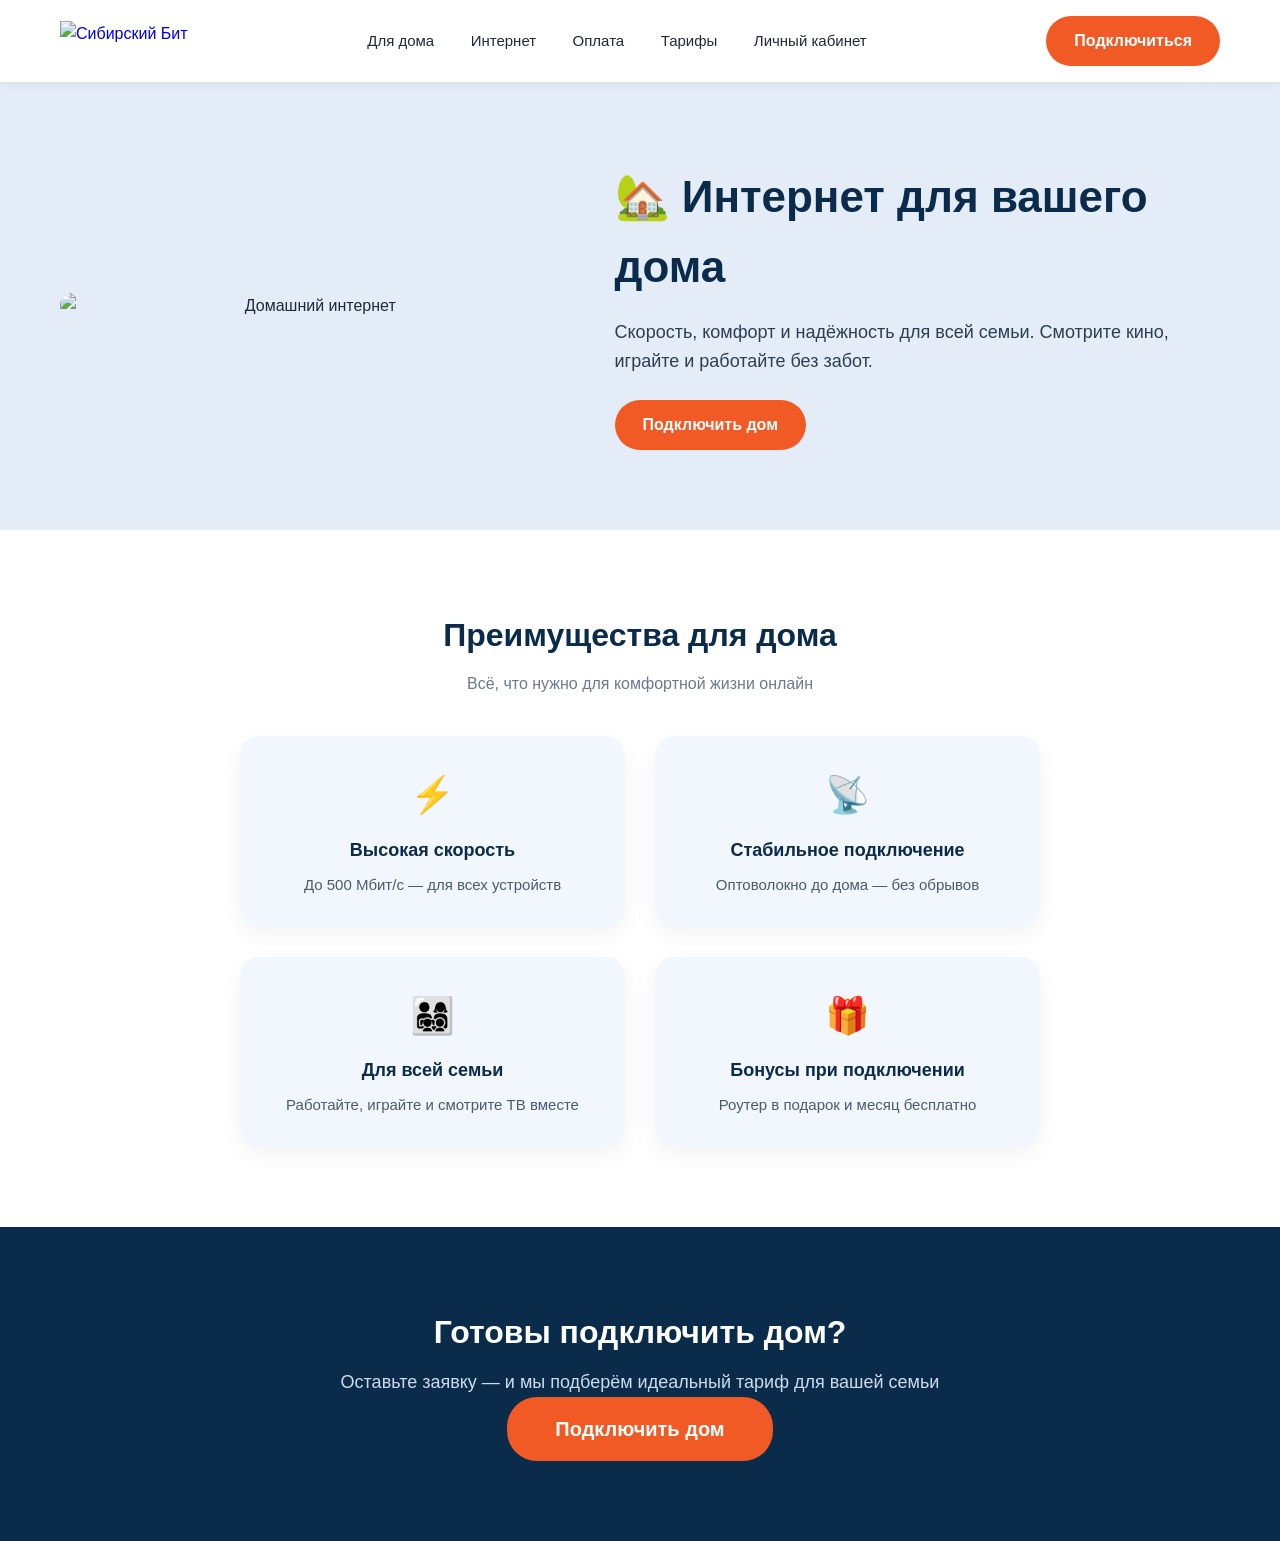
==== dlya_doma.html @ 60842e83 "Сайт для практики. HTML + CSS" ====
<!DOCTYPE html>
<html lang="ru">
<head>
    <meta charset="UTF-8" />
    <meta name="viewport" content="width=device-width, initial-scale=1.0" />
    <title>Для дома — Сибирский Бит</title>
    <link rel="stylesheet" href="bit.css" />
    <style>
        .home-hero {
            background: #e3ecf7;
            padding: 80px 0;
        }
        .home-hero .hero-wrapper {
            display: flex;
            flex-direction: row-reverse;
            align-items: center;
            gap: 50px;
            flex-wrap: wrap;
        }
        .home-hero .hero-text { flex: 1.2; }
        .home-hero .hero-text h1 { font-size: 44px; }
        .home-hero .hero-image { flex: 1; }
        .home-hero .hero-image img {
            width: 100%;
            max-width: 550px;
            border-radius: 24px;
        }

        .home-adv {
            padding: 80px 0;
            background: #fff;
        }
        .home-adv .adv-grid {
            display: grid;
            grid-template-columns: repeat(auto-fit, minmax(280px, 1fr));
            gap: 40px;
        }
        .home-adv .adv-item {
            padding: 40px 28px;
            border-radius: 24px;
            background: #f2f6fd;
            box-shadow: 0 8px 24px rgba(0,0,0,0.05);
        }
        .home-adv .adv-item .icon { font-size: 44px; }
        .home-adv .adv-item h4 { font-size: 20px; }
        .home-adv .adv-item p { font-size: 16px; }

        .home-cta {
            padding: 80px 0;
            background: #0b2b4a;
        }
        .home-cta .btn-primary { font-size: 20px; padding: 16px 48px; }
    </style>
</head>
<body>
    <header>
    <div class="container header-wrapper">
        <div class="logo">
            <a href="glav.html" style="display: inline-block; text-decoration: none;">
                <img src="https://provayder.net/content/img_cache/set_350x110/providers/ed50f04dd88d1cb866942515e35576ca.png" alt="Сибирский Бит" />
            </a>
        </div>
        <nav>
            <a href="dlya_doma.html">Для дома</a>
            <a href="internet.html">Интернет</a>
            <a href="oplata.html">Оплата</a>
            <a href="tarify.html">Тарифы</a>
            <a href="lk.html">Личный кабинет</a>
        </nav>
        <a href="podklyuchenie.html" class="btn-primary">Подключиться</a>
    </div>
</header>

    <section class="home-hero">
        <div class="container hero-wrapper">
            <div class="hero-text">
                <h1>🏡 Интернет для вашего дома</h1>
                <p>Скорость, комфорт и надёжность для всей семьи. Смотрите кино, играйте и работайте без забот.</p>
                <a href="podklyuchenie.html" class="btn-primary">Подключить дом</a>
            </div>
            <div class="hero-image">
                <img src="https://encrypted-tbn0.gstatic.com/images?q=tbn:ANd9GcT3bB_0u6GqDTl2Z8X5hEXQgIpllgzVL1aIosbRM9bw-zE_N_pR90ect2o8&s=10" alt="Домашний интернет" />
            </div>
        </div>
    </section>
    <section class="home-adv">
    <div class="container">
        <h2 style="text-align:center;">Преимущества для дома</h2>
        <p class="subtitle" style="text-align:center;">Всё, что нужно для комфортной жизни онлайн</p>
        <div class="adv-grid" style="display: grid; grid-template-columns: repeat(2, 1fr); gap: 30px; max-width: 800px; margin: 0 auto;">
            <div class="adv-item" style="background:#f2f6fd; padding: 30px 24px; border-radius: 20px; text-align:center;">
                <div class="icon" style="font-size:36px;">⚡</div>
                <h4 style="font-size:18px; margin:8px 0;">Высокая скорость</h4>
                <p style="color:#4a5b6e; font-size:15px;">До 500 Мбит/с — для всех устройств</p>
            </div>
            <div class="adv-item" style="background:#f2f6fd; padding: 30px 24px; border-radius: 20px; text-align:center;">
                <div class="icon" style="font-size:36px;">📡</div>
                <h4 style="font-size:18px; margin:8px 0;">Стабильное подключение</h4>
                <p style="color:#4a5b6e; font-size:15px;">Оптоволокно до дома — без обрывов</p>
            </div>
            <div class="adv-item" style="background:#f2f6fd; padding: 30px 24px; border-radius: 20px; text-align:center;">
                <div class="icon" style="font-size:36px;">👨‍👩‍👧‍👦</div>
                <h4 style="font-size:18px; margin:8px 0;">Для всей семьи</h4>
                <p style="color:#4a5b6e; font-size:15px;">Работайте, играйте и смотрите ТВ вместе</p>
            </div>
            <div class="adv-item" style="background:#f2f6fd; padding: 30px 24px; border-radius: 20px; text-align:center;">
                <div class="icon" style="font-size:36px;">🎁</div>
                <h4 style="font-size:18px; margin:8px 0;">Бонусы при подключении</h4>
                <p style="color:#4a5b6e; font-size:15px;">Роутер в подарок и месяц бесплатно</p>
            </div>
        </div>
    </div>
</section>
    <section class="home-cta">
        <div class="container" style="text-align:center;">
            <h2 style="color:#fff;">Готовы подключить дом?</h2>
            <p style="color:#cddcec; font-size:18px;">Оставьте заявку — и мы подберём идеальный тариф для вашей семьи</p>
            <a href="podklyuchenie.html" class="btn-primary">Подключить дом</a>
        </div>
    </section>
</body>
</html>
---- bit.css ----
* {
    margin: 0;
    padding: 0;
    box-sizing: border-box;
    font-family: 'Segoe UI', Tahoma, Geneva, Verdana, sans-serif;
}

body {
    background: #f9fafc;
    color: #1e2a3a;
    line-height: 1.6;
}

.container {
    max-width: 1200px;
    margin: 0 auto;
    padding: 0 20px;
}

h2 {
    font-size: 32px;
    margin-bottom: 10px;
    text-align: center;
    color: #0b2b4a;
}

.subtitle {
    text-align: center;
    color: #6b7a8f;
    margin-bottom: 40px;
}
.btn-primary {
    background: #f15a24;
    color: #fff;
    padding: 12px 28px;
    border-radius: 30px;
    text-decoration: none;
    font-weight: 600;
    display: inline-block;
    transition: background 0.3s;
    border: none;
    cursor: pointer;
}

.btn-primary:hover {
    background: #d44a1a;
}

.btn-blue {
    background: #1a5fb4;
    color: #fff;
    padding: 12px 28px;
    border-radius: 30px;
    text-decoration: none;
    font-weight: 600;
    display: inline-block;
    transition: background 0.3s;
    border: none;
    cursor: pointer;
}

.btn-blue:hover {
    background: #0f4a8a;
}

.btn-secondary {
    background: #e4e9f0;
    color: #1e2a3a;
    padding: 12px 28px;
    border-radius: 30px;
    text-decoration: none;
    font-weight: 600;
    display: inline-block;
    transition: background 0.3s;
}

.btn-secondary:hover {
    background: #d0d6de;
}

header {
    background: #ffffff;
    padding: 16px 0;
    box-shadow: 0 2px 8px rgba(0, 0, 0, 0.06);
    position: sticky;
    top: 0;
    z-index: 100;
}

.header-wrapper {
    display: flex;
    align-items: center;
    justify-content: space-between;
    flex-wrap: wrap;
}

.logo img {
    height: 40px;
    width: auto;
    display: block;
}

nav a {
    margin: 0 16px;
    text-decoration: none;
    color: #1e2a3a;
    font-weight: 500;
    font-size: 15px;
    transition: color 0.3s;
}

nav a:hover {
    color: #f15a24;
}

.hero {
    background: #e3ecf7;
    padding: 60px 0;
}

.hero-wrapper {
    display: flex;
    align-items: center;
    gap: 40px;
    flex-wrap: wrap;
}

.hero-text {
    flex: 1;
}

.hero-text h1 {
    font-size: 40px;
    color: #0b2b4a;
    margin-bottom: 16px;
}

.hero-text p {
    font-size: 18px;
    color: #2c3e50;
    margin-bottom: 24px;
}

.hero-image {
    flex: 1.3;
    text-align: center;
}

.hero-image img {
    width: 100%;
    max-width: 600px;
    height: auto;
    border-radius: 16px;
    display: block;
    margin: 0 auto;
}

.tariffs {
    padding: 60px 0;
    background: #fff;
}

.tariff-cards {
    display: flex;
    gap: 30px;
    justify-content: center;
    flex-wrap: wrap;
}

.card {
    background: #f8f9fc;
    padding: 30px 24px;
    border-radius: 20px;
    text-align: center;
    flex: 1 1 250px;
    max-width: 320px;
    box-shadow: 0 4px 12px rgba(0, 0, 0, 0.04);
    transition: transform 0.3s;
    position: relative;
}

.card:hover {
    transform: translateY(-6px);
}

.card.popular {
    border: 2px solid #f15a24;
    background: #fff;
}

.badge {
    background: #f15a24;
    color: #fff;
    padding: 4px 14px;
    border-radius: 30px;
    font-size: 13px;
    font-weight: 600;
    position: absolute;
    top: -12px;
    left: 50%;
    transform: translateX(-50%);
}

.card h3 {
    font-size: 22px;
    margin: 16px 0 8px;
}

.price {
    font-size: 28px;
    font-weight: 700;
    color: #0b2b4a;
    margin: 12px 0;
}

.card ul {
    list-style: none;
    margin: 20px 0;
}

.card ul li {
    padding: 6px 0;
    color: #3a4b5e;
}

.advantages {
    padding: 60px 0;
    background: #f2f6fd;
}

.adv-grid {
    display: grid;
    grid-template-columns: repeat(auto-fit, minmax(220px, 1fr));
    gap: 30px;
}

.adv-item {
    text-align: center;
    background: #fff;
    padding: 30px 20px;
    border-radius: 20px;
    box-shadow: 0 4px 12px rgba(0, 0, 0, 0.04);
}

.adv-item .icon {
    font-size: 36px;
    margin-bottom: 12px;
}

.adv-item h4 {
    font-size: 18px;
    margin-bottom: 8px;
    color: #0b2b4a;
}

.adv-item p {
    color: #4a5b6e;
    font-size: 15px;
}

.about {
    padding: 60px 0;
    background: #fff;
}

.about-wrapper {
    display: flex;
    gap: 40px;
    flex-wrap: wrap;
}

.about-text {
    flex: 2;
}

.about-text p {
    margin-bottom: 14px;
    color: #2c3e50;
}

.about-contacts {
    flex: 1;
    background: #f2f6fd;
    padding: 24px;
    border-radius: 16px;
}

.about-contacts h3 {
    margin-bottom: 16px;
    color: #0b2b4a;
}

.about-contacts p {
    margin: 8px 0;
    color: #2c3e50;
}

.faq {
    padding: 60px 0;
    background: #f9fafc;
}

.faq-item {
    max-width: 800px;
    margin: 0 auto 16px;
    border-bottom: 1px solid #e4e9f0;
    padding: 16px 0;
}

.faq-item h4 {
    font-size: 18px;
    color: #0b2b4a;
}

.faq-item p {
    color: #3a4b5e;
    margin-top: 6px;
}

footer {
    background: #0b2b4a;
    color: #cddcec;
    padding: 40px 0 20px;
}

.footer-top {
    display: flex;
    gap: 40px;
    flex-wrap: wrap;
    padding-bottom: 30px;
    border-bottom: 1px solid #1d3f5e;
}

.footer-left {
    flex: 2;
}

.footer-left h3 {
    color: #fff;
    font-size: 24px;
    margin-bottom: 12px;
}

.footer-right {
    flex: 1;
}

.footer-right p {
    margin: 6px 0;
}

.footer-bottom {
    text-align: center;
    padding-top: 20px;
    font-size: 14px;
    color: #8ba2b8;
}

@media (max-width: 768px) {
    .header-wrapper {
        flex-direction: column;
        gap: 12px;
    }

    nav a {
        margin: 0 10px;
        font-size: 14px;
    }

    .hero-text h1 {
        font-size: 28px;
    }

    .hero-wrapper,
    .about-wrapper {
        flex-direction: column;
        text-align: center;
    }

    .tariff-cards {
        flex-direction: column;
        align-items: center;
    }

    .footer-top {
        flex-direction: column;
        text-align: center;
    }

    .about-contacts {
        text-align: left;
    }

    .hero-image img {
        max-width: 100%;
    }
}
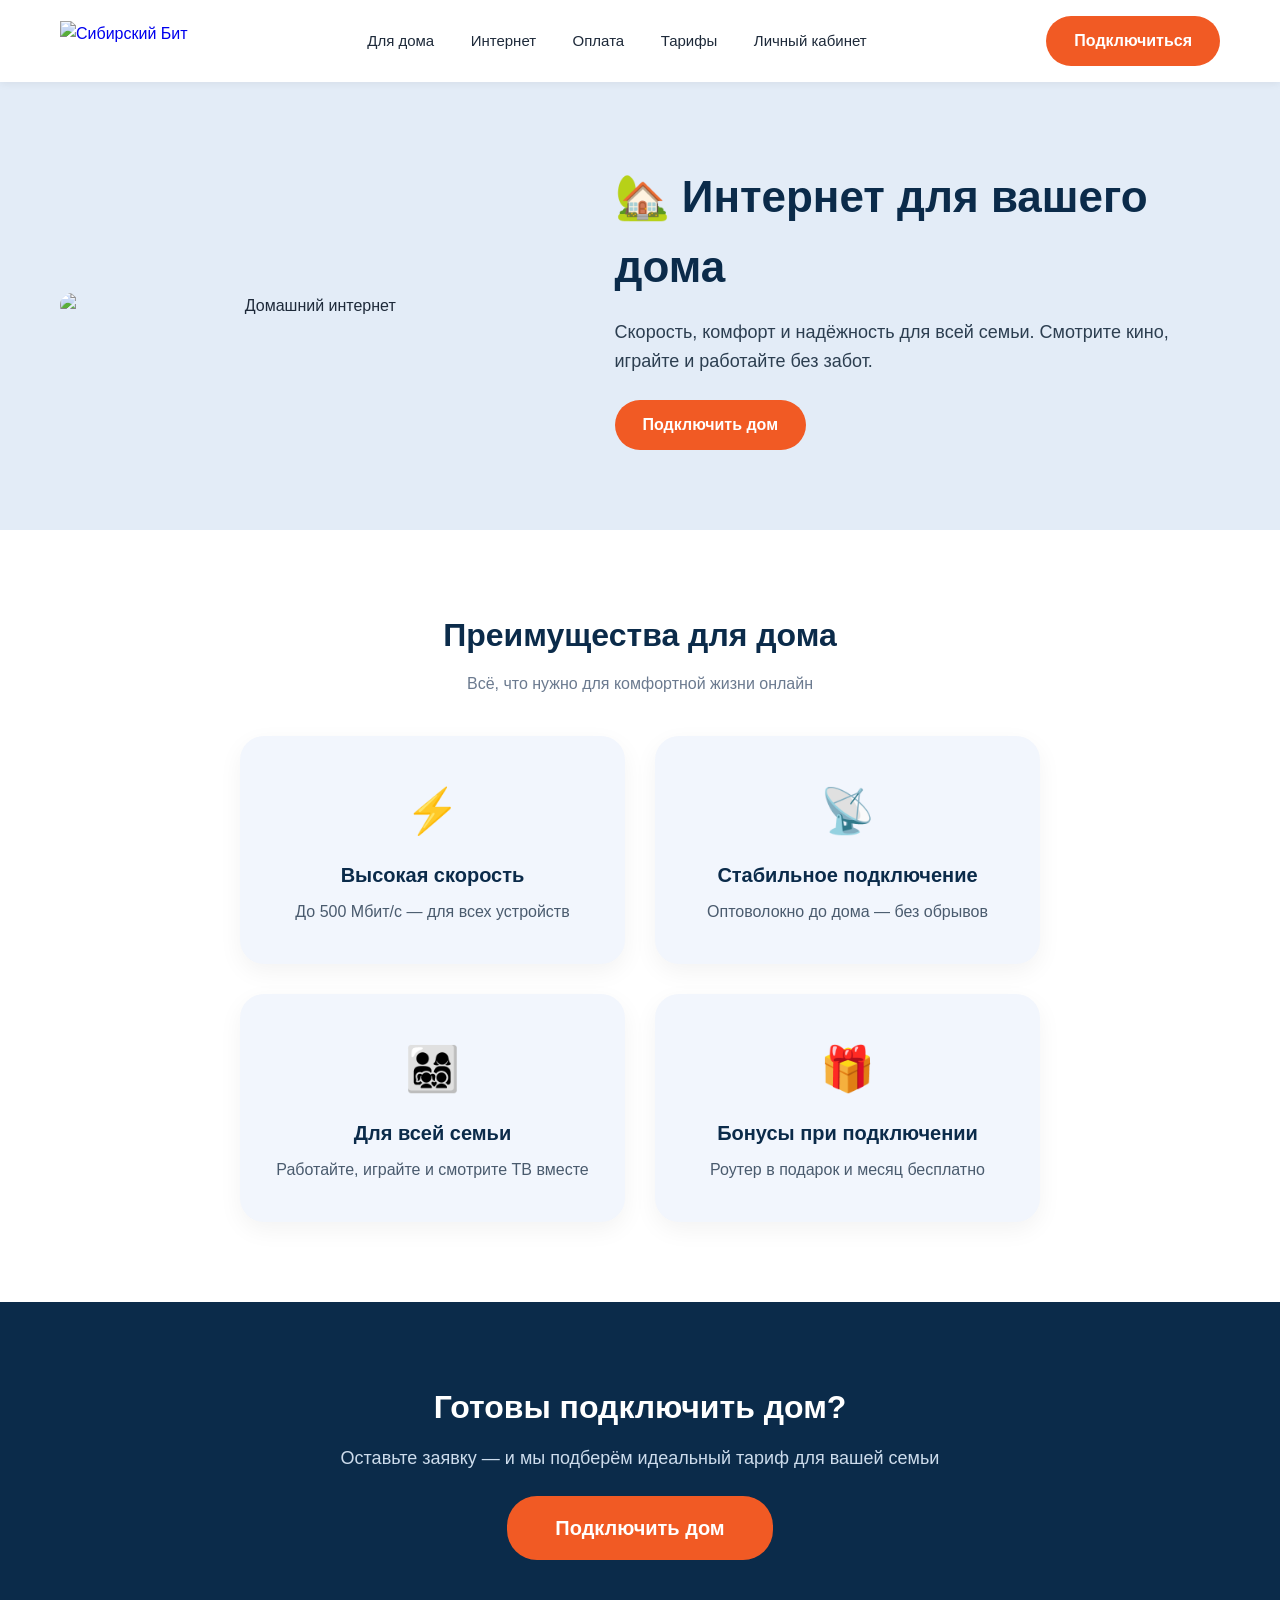
==== commit 10058957: "Update dlya_doma.html" ====
--- a/dlya_doma.html
+++ b/dlya_doma.html
@@ -5,71 +5,25 @@
     <meta name="viewport" content="width=device-width, initial-scale=1.0" />
     <title>Для дома — Сибирский Бит</title>
     <link rel="stylesheet" href="bit.css" />
-    <style>
-        .home-hero {
-            background: #e3ecf7;
-            padding: 80px 0;
-        }
-        .home-hero .hero-wrapper {
-            display: flex;
-            flex-direction: row-reverse;
-            align-items: center;
-            gap: 50px;
-            flex-wrap: wrap;
-        }
-        .home-hero .hero-text { flex: 1.2; }
-        .home-hero .hero-text h1 { font-size: 44px; }
-        .home-hero .hero-image { flex: 1; }
-        .home-hero .hero-image img {
-            width: 100%;
-            max-width: 550px;
-            border-radius: 24px;
-        }
-
-        .home-adv {
-            padding: 80px 0;
-            background: #fff;
-        }
-        .home-adv .adv-grid {
-            display: grid;
-            grid-template-columns: repeat(auto-fit, minmax(280px, 1fr));
-            gap: 40px;
-        }
-        .home-adv .adv-item {
-            padding: 40px 28px;
-            border-radius: 24px;
-            background: #f2f6fd;
-            box-shadow: 0 8px 24px rgba(0,0,0,0.05);
-        }
-        .home-adv .adv-item .icon { font-size: 44px; }
-        .home-adv .adv-item h4 { font-size: 20px; }
-        .home-adv .adv-item p { font-size: 16px; }
-
-        .home-cta {
-            padding: 80px 0;
-            background: #0b2b4a;
-        }
-        .home-cta .btn-primary { font-size: 20px; padding: 16px 48px; }
-    </style>
 </head>
 <body>
     <header>
-    <div class="container header-wrapper">
-        <div class="logo">
-            <a href="glav.html" style="display: inline-block; text-decoration: none;">
-                <img src="https://provayder.net/content/img_cache/set_350x110/providers/ed50f04dd88d1cb866942515e35576ca.png" alt="Сибирский Бит" />
-            </a>
+        <div class="container header-wrapper">
+            <div class="logo">
+                <a href="glav.html">
+                    <img src="https://provayder.net/content/img_cache/set_350x110/providers/ed50f04dd88d1cb866942515e35576ca.png" alt="Сибирский Бит" />
+                </a>
+            </div>
+            <nav>
+                <a href="dlya_doma.html">Для дома</a>
+                <a href="internet.html">Интернет</a>
+                <a href="oplata.html">Оплата</a>
+                <a href="tarify.html">Тарифы</a>
+                <a href="lk.html">Личный кабинет</a>
+            </nav>
+            <a href="podklyuchenie.html" class="btn-primary">Подключиться</a>
         </div>
-        <nav>
-            <a href="dlya_doma.html">Для дома</a>
-            <a href="internet.html">Интернет</a>
-            <a href="oplata.html">Оплата</a>
-            <a href="tarify.html">Тарифы</a>
-            <a href="lk.html">Личный кабинет</a>
-        </nav>
-        <a href="podklyuchenie.html" class="btn-primary">Подключиться</a>
-    </div>
-</header>
+    </header>
 
     <section class="home-hero">
         <div class="container hero-wrapper">
@@ -83,40 +37,42 @@
             </div>
         </div>
     </section>
+
     <section class="home-adv">
-    <div class="container">
-        <h2 style="text-align:center;">Преимущества для дома</h2>
-        <p class="subtitle" style="text-align:center;">Всё, что нужно для комфортной жизни онлайн</p>
-        <div class="adv-grid" style="display: grid; grid-template-columns: repeat(2, 1fr); gap: 30px; max-width: 800px; margin: 0 auto;">
-            <div class="adv-item" style="background:#f2f6fd; padding: 30px 24px; border-radius: 20px; text-align:center;">
-                <div class="icon" style="font-size:36px;">⚡</div>
-                <h4 style="font-size:18px; margin:8px 0;">Высокая скорость</h4>
-                <p style="color:#4a5b6e; font-size:15px;">До 500 Мбит/с — для всех устройств</p>
-            </div>
-            <div class="adv-item" style="background:#f2f6fd; padding: 30px 24px; border-radius: 20px; text-align:center;">
-                <div class="icon" style="font-size:36px;">📡</div>
-                <h4 style="font-size:18px; margin:8px 0;">Стабильное подключение</h4>
-                <p style="color:#4a5b6e; font-size:15px;">Оптоволокно до дома — без обрывов</p>
-            </div>
-            <div class="adv-item" style="background:#f2f6fd; padding: 30px 24px; border-radius: 20px; text-align:center;">
-                <div class="icon" style="font-size:36px;">👨‍👩‍👧‍👦</div>
-                <h4 style="font-size:18px; margin:8px 0;">Для всей семьи</h4>
-                <p style="color:#4a5b6e; font-size:15px;">Работайте, играйте и смотрите ТВ вместе</p>
-            </div>
-            <div class="adv-item" style="background:#f2f6fd; padding: 30px 24px; border-radius: 20px; text-align:center;">
-                <div class="icon" style="font-size:36px;">🎁</div>
-                <h4 style="font-size:18px; margin:8px 0;">Бонусы при подключении</h4>
-                <p style="color:#4a5b6e; font-size:15px;">Роутер в подарок и месяц бесплатно</p>
+        <div class="container">
+            <h2>Преимущества для дома</h2>
+            <p class="subtitle">Всё, что нужно для комфортной жизни онлайн</p>
+            <div class="adv-grid">
+                <div class="adv-item">
+                    <div class="icon">⚡</div>
+                    <h4>Высокая скорость</h4>
+                    <p>До 500 Мбит/с — для всех устройств</p>
+                </div>
+                <div class="adv-item">
+                    <div class="icon">📡</div>
+                    <h4>Стабильное подключение</h4>
+                    <p>Оптоволокно до дома — без обрывов</p>
+                </div>
+                <div class="adv-item">
+                    <div class="icon">👨‍👩‍👧‍👦</div>
+                    <h4>Для всей семьи</h4>
+                    <p>Работайте, играйте и смотрите ТВ вместе</p>
+                </div>
+                <div class="adv-item">
+                    <div class="icon">🎁</div>
+                    <h4>Бонусы при подключении</h4>
+                    <p>Роутер в подарок и месяц бесплатно</p>
+                </div>
             </div>
         </div>
-    </div>
-</section>
+    </section>
+
     <section class="home-cta">
-        <div class="container" style="text-align:center;">
-            <h2 style="color:#fff;">Готовы подключить дом?</h2>
-            <p style="color:#cddcec; font-size:18px;">Оставьте заявку — и мы подберём идеальный тариф для вашей семьи</p>
+        <div class="container">
+            <h2>Готовы подключить дом?</h2>
+            <p>Оставьте заявку — и мы подберём идеальный тариф для вашей семьи</p>
             <a href="podklyuchenie.html" class="btn-primary">Подключить дом</a>
         </div>
     </section>
 </body>
-</html>+</html>
--- a/bit.css
+++ b/bit.css
@@ -29,6 +29,7 @@
     color: #6b7a8f;
     margin-bottom: 40px;
 }
+
 .btn-primary {
     background: #f15a24;
     color: #fff;
@@ -100,6 +101,11 @@
     display: block;
 }
 
+.logo a {
+    display: inline-block;
+    text-decoration: none;
+}
+
 nav a {
     margin: 0 16px;
     text-decoration: none;
@@ -113,6 +119,10 @@
     color: #f15a24;
 }
 
+.active-link {
+    color: #f15a24;
+}
+
 .hero {
     background: #e3ecf7;
     padding: 60px 0;
@@ -356,6 +366,639 @@
     color: #8ba2b8;
 }
 
+.home-hero {
+    background: #e3ecf7;
+    padding: 80px 0;
+}
+
+.home-hero .hero-wrapper {
+    display: flex;
+    flex-direction: row-reverse;
+    align-items: center;
+    gap: 50px;
+    flex-wrap: wrap;
+}
+
+.home-hero .hero-text {
+    flex: 1.2;
+}
+
+.home-hero .hero-text h1 {
+    font-size: 44px;
+}
+
+.home-hero .hero-image {
+    flex: 1;
+}
+
+.home-hero .hero-image img {
+    width: 100%;
+    max-width: 550px;
+    border-radius: 24px;
+}
+
+.home-adv {
+    padding: 80px 0;
+    background: #fff;
+}
+
+.home-adv .adv-grid {
+    display: grid;
+    grid-template-columns: repeat(2, 1fr);
+    gap: 30px;
+    max-width: 800px;
+    margin: 0 auto;
+}
+
+.home-adv .adv-item {
+    padding: 40px 28px;
+    border-radius: 24px;
+    background: #f2f6fd;
+    box-shadow: 0 8px 24px rgba(0, 0, 0, 0.05);
+    text-align: center;
+}
+
+.home-adv .adv-item .icon {
+    font-size: 44px;
+}
+
+.home-adv .adv-item h4 {
+    font-size: 20px;
+    margin: 8px 0;
+}
+
+.home-adv .adv-item p {
+    font-size: 16px;
+    color: #4a5b6e;
+}
+
+.home-cta {
+    padding: 80px 0;
+    background: #0b2b4a;
+    text-align: center;
+}
+
+.home-cta h2 {
+    color: #fff;
+}
+
+.home-cta p {
+    color: #cddcec;
+    font-size: 18px;
+    margin-bottom: 24px;
+}
+
+.home-cta .btn-primary {
+    font-size: 20px;
+    padding: 16px 48px;
+}
+
+.hero-internet {
+    background: #e3ecf7;
+    padding: 60px 0;
+}
+
+.hero-internet .hero-wrapper {
+    display: flex;
+    align-items: center;
+    gap: 40px;
+    flex-wrap: wrap;
+}
+
+.hero-internet .hero-text {
+    flex: 1;
+}
+
+.hero-internet .hero-text h1 {
+    font-size: 40px;
+    color: #0b2b4a;
+    margin-bottom: 16px;
+}
+
+.hero-internet .hero-text p {
+    font-size: 18px;
+    color: #2c3e50;
+    margin-bottom: 24px;
+}
+
+.hero-internet .hero-image {
+    flex: 1;
+    text-align: center;
+}
+
+.hero-internet .hero-image img {
+    width: 100%;
+    max-width: 500px;
+    border-radius: 20px;
+}
+
+.internet-advantages {
+    padding: 60px 0;
+    background: #fff;
+}
+
+.internet-advantages .adv-grid {
+    display: grid;
+    grid-template-columns: repeat(auto-fit, minmax(220px, 1fr));
+    gap: 30px;
+}
+
+.internet-advantages .adv-item {
+    text-align: center;
+    background: #f9fafc;
+    padding: 30px 20px;
+    border-radius: 20px;
+    box-shadow: 0 4px 12px rgba(0, 0, 0, 0.04);
+}
+
+.internet-advantages .adv-item .icon {
+    font-size: 36px;
+    margin-bottom: 12px;
+}
+
+.internet-advantages .adv-item h4 {
+    font-size: 18px;
+    margin-bottom: 8px;
+    color: #0b2b4a;
+}
+
+.internet-advantages .adv-item p {
+    color: #4a5b6e;
+    font-size: 15px;
+}
+
+.internet-tariffs {
+    padding: 60px 0;
+    background: #f2f6fd;
+}
+
+.internet-tariffs .tariff-cards {
+    display: flex;
+    gap: 30px;
+    justify-content: center;
+    flex-wrap: wrap;
+}
+
+.internet-tariffs .card {
+    background: #fff;
+    padding: 30px 24px;
+    border-radius: 20px;
+    text-align: center;
+    flex: 1 1 250px;
+    max-width: 320px;
+    box-shadow: 0 4px 12px rgba(0, 0, 0, 0.04);
+    transition: transform 0.3s;
+    position: relative;
+}
+
+.internet-tariffs .card:hover {
+    transform: translateY(-6px);
+}
+
+.internet-tariffs .card.popular {
+    border: 2px solid #f15a24;
+}
+
+.internet-tariffs .badge {
+    background: #f15a24;
+    color: #fff;
+    padding: 4px 14px;
+    border-radius: 30px;
+    font-size: 13px;
+    font-weight: 600;
+    position: absolute;
+    top: -12px;
+    left: 50%;
+    transform: translateX(-50%);
+}
+
+.internet-tariffs .card h3 {
+    font-size: 22px;
+    margin: 16px 0 8px;
+}
+
+.internet-tariffs .price {
+    font-size: 28px;
+    font-weight: 700;
+    color: #0b2b4a;
+    margin: 12px 0;
+}
+
+.internet-tariffs .card ul {
+    list-style: none;
+    margin: 20px 0;
+}
+
+.internet-tariffs .card ul li {
+    padding: 6px 0;
+    color: #3a4b5e;
+}
+
+.internet-cta {
+    padding: 60px 0;
+    background: #0b2b4a;
+    color: #fff;
+    text-align: center;
+}
+
+.internet-cta h2 {
+    color: #fff;
+    font-size: 32px;
+    margin-bottom: 12px;
+}
+
+.internet-cta p {
+    color: #cddcec;
+    font-size: 18px;
+    margin-bottom: 24px;
+}
+
+.internet-cta .btn-primary {
+    background: #f15a24;
+    color: #fff;
+    padding: 14px 40px;
+    border-radius: 30px;
+    text-decoration: none;
+    font-weight: 600;
+    font-size: 18px;
+    display: inline-block;
+    transition: background 0.3s;
+}
+
+.internet-cta .btn-primary:hover {
+    background: #d44a1a;
+}
+
+.lk-wrapper {
+    max-width: 600px;
+    margin: 60px auto;
+    background: #fff;
+    padding: 40px 30px;
+    border-radius: 24px;
+    box-shadow: 0 8px 30px rgba(0, 0, 0, 0.08);
+    text-align: center;
+}
+
+.lk-wrapper .greeting {
+    font-size: 28px;
+    font-weight: 700;
+    color: #0b2b4a;
+    margin-bottom: 8px;
+}
+
+.lk-wrapper .address {
+    color: #6b7a8f;
+    font-size: 16px;
+    margin-bottom: 24px;
+}
+
+.balance-block {
+    background: #f2f6fd;
+    border-radius: 16px;
+    padding: 24px;
+    margin-bottom: 24px;
+}
+
+.balance-block .label {
+    color: #6b7a8f;
+    font-size: 14px;
+}
+
+.balance-block .amount {
+    font-size: 40px;
+    font-weight: 700;
+    color: #0b2b4a;
+    margin: 4px 0;
+}
+
+.balance-block .date {
+    color: #6b7a8f;
+    font-size: 14px;
+}
+
+.btn-topup {
+    background: #f15a24;
+    color: #fff;
+    padding: 14px 40px;
+    border-radius: 30px;
+    text-decoration: none;
+    font-weight: 600;
+    display: inline-block;
+    transition: background 0.3s;
+    border: none;
+    cursor: pointer;
+}
+
+.btn-topup:hover {
+    background: #d44a1a;
+}
+
+.btn-back {
+    display: inline-block;
+    margin-top: 20px;
+    color: #1a5fb4;
+    text-decoration: none;
+    font-weight: 600;
+}
+
+.btn-back:hover {
+    text-decoration: underline;
+}
+
+.pay-wrapper {
+    max-width: 500px;
+    margin: 60px auto;
+    background: #fff;
+    padding: 40px 35px;
+    border-radius: 24px;
+    box-shadow: 0 8px 30px rgba(0, 0, 0, 0.08);
+    text-align: center;
+}
+
+.pay-wrapper h2 {
+    font-size: 28px;
+    margin-bottom: 8px;
+    color: #0b2b4a;
+}
+
+.pay-wrapper .sub {
+    color: #6b7a8f;
+    font-size: 16px;
+    margin-bottom: 30px;
+}
+
+.pay-group {
+    text-align: left;
+    margin-bottom: 20px;
+}
+
+.pay-group label {
+    display: block;
+    font-weight: 600;
+    color: #1e2a3a;
+    margin-bottom: 6px;
+    font-size: 14px;
+}
+
+.pay-group input {
+    width: 100%;
+    padding: 12px 16px;
+    border: 1px solid #d0d6de;
+    border-radius: 12px;
+    font-size: 16px;
+    background: #f9fafc;
+    transition: border 0.3s;
+}
+
+.pay-group input:focus {
+    border-color: #f15a24;
+    outline: none;
+    background: #fff;
+}
+
+.pay-group input::placeholder {
+    color: #aab3c0;
+}
+
+.btn-pay {
+    width: 100%;
+    background: #f15a24;
+    color: #fff;
+    padding: 14px;
+    border-radius: 30px;
+    border: none;
+    font-size: 18px;
+    font-weight: 700;
+    cursor: pointer;
+    transition: background 0.3s;
+    margin-top: 6px;
+}
+
+.btn-pay:hover {
+    background: #d44a1a;
+}
+
+.pay-hint {
+    margin-top: 18px;
+    color: #6b7a8f;
+    font-size: 14px;
+}
+
+.pay-hint a {
+    color: #1a5fb4;
+    text-decoration: none;
+    font-weight: 600;
+}
+
+.pay-hint a:hover {
+    text-decoration: underline;
+}
+
+.connect-wrapper {
+    max-width: 520px;
+    margin: 50px auto;
+    background: #fff;
+    padding: 40px 35px;
+    border-radius: 24px;
+    box-shadow: 0 8px 30px rgba(0, 0, 0, 0.08);
+    text-align: center;
+}
+
+.connect-wrapper h2 {
+    font-size: 28px;
+    margin-bottom: 8px;
+    color: #0b2b4a;
+}
+
+.connect-wrapper .sub {
+    color: #6b7a8f;
+    font-size: 16px;
+    margin-bottom: 30px;
+}
+
+.connect-group {
+    text-align: left;
+    margin-bottom: 18px;
+}
+
+.connect-group label {
+    display: block;
+    font-weight: 600;
+    color: #1e2a3a;
+    margin-bottom: 6px;
+    font-size: 14px;
+}
+
+.connect-group input {
+    width: 100%;
+    padding: 12px 16px;
+    border: 1px solid #d0d6de;
+    border-radius: 12px;
+    font-size: 16px;
+    background: #f9fafc;
+    transition: border 0.3s;
+}
+
+.connect-group input:focus {
+    border-color: #f15a24;
+    outline: none;
+    background: #fff;
+}
+
+.connect-group input::placeholder {
+    color: #aab3c0;
+}
+
+.checkbox-group {
+    display: flex;
+    align-items: center;
+    gap: 10px;
+    text-align: left;
+    margin: 18px 0 10px;
+}
+
+.checkbox-group input[type="checkbox"] {
+    width: 18px;
+    height: 18px;
+    accent-color: #f15a24;
+    cursor: pointer;
+}
+
+.checkbox-group label {
+    font-size: 15px;
+    color: #2c3e50;
+    cursor: pointer;
+}
+
+.btn-connect {
+    width: 100%;
+    background: #f15a24;
+    color: #fff;
+    padding: 14px;
+    border-radius: 30px;
+    border: none;
+    font-size: 18px;
+    font-weight: 700;
+    cursor: pointer;
+    transition: background 0.3s;
+    margin-top: 8px;
+}
+
+.btn-connect:hover {
+    background: #d44a1a;
+}
+
+.connect-hint {
+    margin-top: 18px;
+    color: #6b7a8f;
+    font-size: 14px;
+    line-height: 1.6;
+}
+
+.connect-hint strong {
+    color: #0b2b4a;
+}
+
+.tarify-wrapper {
+    max-width: 1000px;
+    margin: 50px auto;
+    background: #fff;
+    padding: 40px 30px;
+    border-radius: 24px;
+    box-shadow: 0 8px 30px rgba(0, 0, 0, 0.08);
+}
+
+.tarify-wrapper h2 {
+    font-size: 32px;
+    color: #0b2b4a;
+    text-align: center;
+    margin-bottom: 8px;
+}
+
+.tarify-wrapper .sub {
+    text-align: center;
+    color: #6b7a8f;
+    font-size: 16px;
+    margin-bottom: 30px;
+}
+
+.tarif-table {
+    width: 100%;
+    border-collapse: collapse;
+    font-size: 15px;
+}
+
+.tarif-table th {
+    background: #0b2b4a;
+    color: #fff;
+    padding: 14px 12px;
+    text-align: center;
+    font-weight: 600;
+}
+
+.tarif-table th:first-child {
+    border-radius: 12px 0 0 0;
+}
+
+.tarif-table th:last-child {
+    border-radius: 0 12px 0 0;
+}
+
+.tarif-table td {
+    padding: 14px 12px;
+    text-align: center;
+    border-bottom: 1px solid #e4e9f0;
+    background: #f9fafc;
+}
+
+.tarif-table tr:last-child td {
+    border-bottom: none;
+    padding-top: 20px;
+    background: #fff;
+}
+
+.tarif-table .highlight {
+    background: #fff6f0;
+}
+
+.tarif-table .check {
+    color: #22a65e;
+    font-weight: 700;
+}
+
+.tarif-table .cross {
+    color: #d44a1a;
+    font-weight: 700;
+}
+
+.btn-tarif {
+    background: #f15a24;
+    color: #fff;
+    padding: 10px 24px;
+    border-radius: 30px;
+    text-decoration: none;
+    font-weight: 600;
+    font-size: 14px;
+    display: inline-block;
+    transition: background 0.3s;
+}
+
+.btn-tarif:hover {
+    background: #d44a1a;
+}
+
+.tarif-label {
+    display: inline-block;
+    background: #f15a24;
+    color: #fff;
+    font-size: 11px;
+    font-weight: 700;
+    padding: 2px 12px;
+    border-radius: 30px;
+    margin-left: 6px;
+    text-transform: uppercase;
+}
+
 @media (max-width: 768px) {
     .header-wrapper {
         flex-direction: column;
@@ -394,4 +1037,26 @@
     .hero-image img {
         max-width: 100%;
     }
-}+
+    .home-adv .adv-grid {
+        grid-template-columns: 1fr;
+    }
+
+    .tarify-wrapper {
+        padding: 20px 15px;
+    }
+
+    .tarif-table {
+        font-size: 13px;
+    }
+
+    .tarif-table th,
+    .tarif-table td {
+        padding: 10px 6px;
+    }
+
+    .btn-tarif {
+        padding: 6px 14px;
+        font-size: 12px;
+    }
+}
